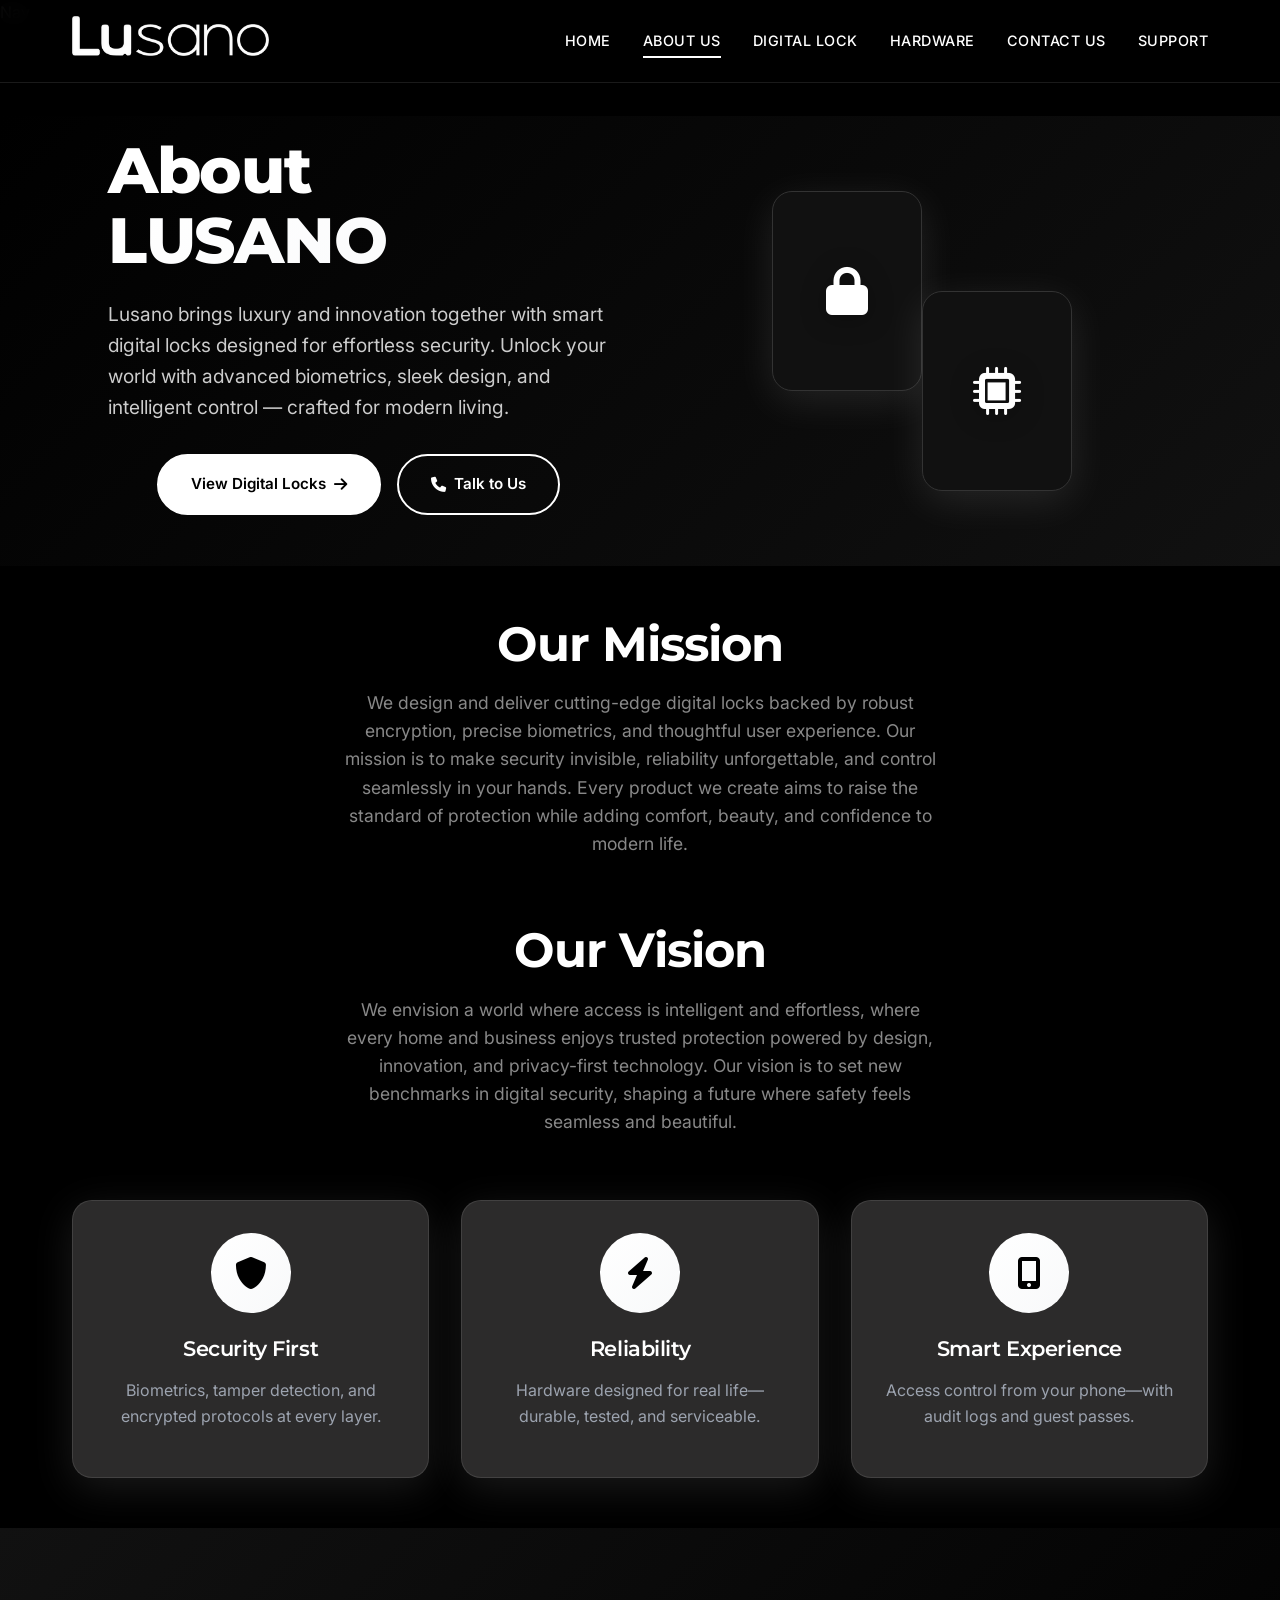
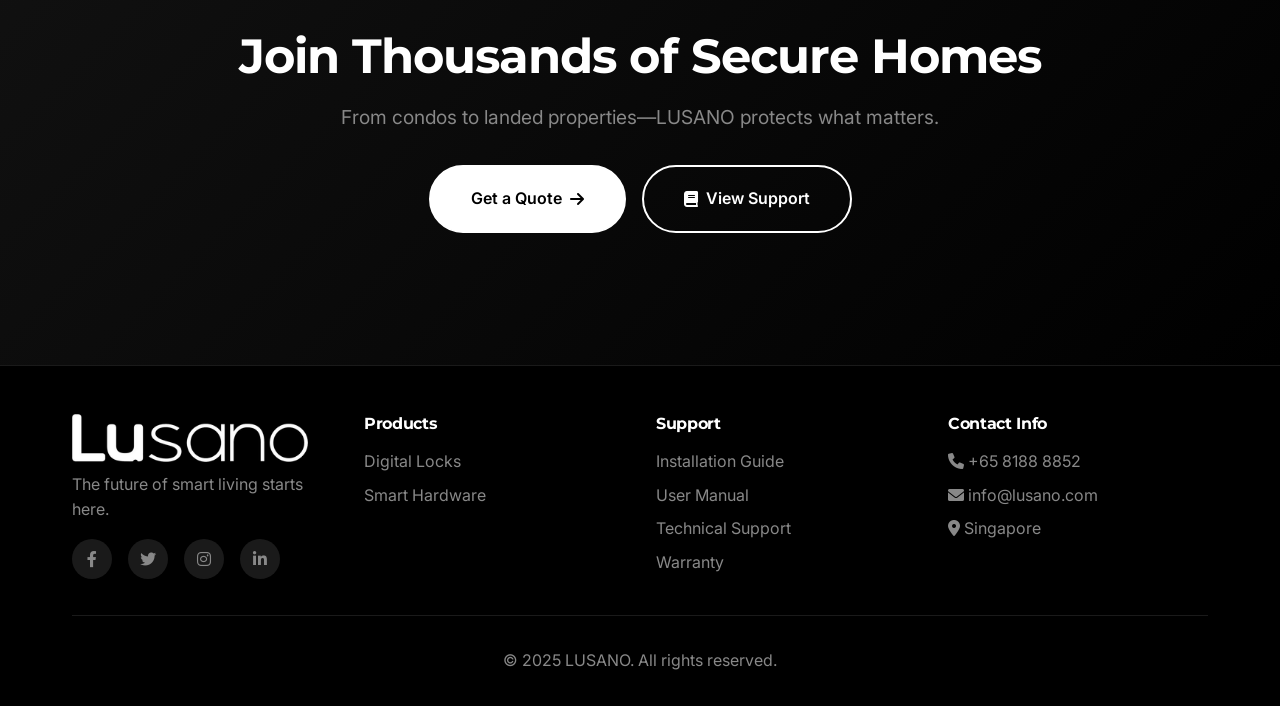
==== about.html @ 4cad7b6a "update with admin panel" ====
<!DOCTYPE html>
<html lang="en">
<head>
  <meta charset="UTF-8">
  <meta name="viewport" content="width=device-width, initial-scale=1">
  <title>About Us - LUSANO</title>
  <link rel="stylesheet" href="assets/css/styles.css">
   <!-- Matching fonts for all pages  -->
  <link href="https://fonts.googleapis.com/css2?family=Montserrat:wght@600;700;800&family=Inter:wght@300;400;500;600;700;800&display=swap" rel="stylesheet">
  <link href="https://cdnjs.cloudflare.com/ajax/libs/font-awesome/6.0.0/css/all.min.css" rel="stylesheet">
</head>
<body>
   Nav 
  <nav class="navbar" id="navbar">
    <div class="nav-container">
      <div class="nav-logo">
          <img src="assets/image/lusano_logo_white.avif" alt="LUSANO Logo">
      </div>

      <div class="nav-menu" id="nav-menu">
        <a href="index.html" class="nav-link">HOME</a>
        <a href="about.html" class="nav-link active">ABOUT US</a>
        <a href="digital-lock.html" class="nav-link">DIGITAL LOCK</a>
        <a href="hardware.html" class="nav-link">HARDWARE</a>
        <a href="contact.html" class="nav-link">CONTACT US</a>
        <a href="support.html" class="nav-link">SUPPORT</a>
      </div>
      <div class="nav-toggle" id="nav-toggle"><span class="bar"></span><span class="bar"></span><span class="bar"></span></div>
    </div>
  </nav>

  <main style="padding-top:90px">
    <section class="hero" style="min-height:50vh">
      <div class="hero-container">
        <div class="hero-content">
          <h1 class="hero-title"><span class="title-line">About</span><span class="title-line highlight">LUSANO</span></h1>
          <p class="hero-description">Lusano brings luxury and innovation together with smart digital locks designed for effortless security. 
            Unlock your world with advanced biometrics, sleek design, and intelligent control — crafted for modern living.</p>
          <div class="hero-buttons">
            <a href="digital-lock.html" class="btn btn-primary"><span>View Digital Locks</span><i class="fas fa-arrow-right"></i></a>
            <a href="contact.html" class="btn btn-secondary"><i class="fas fa-phone"></i><span>Talk to Us</span></a>
          </div>
        </div>
        <div class="hero-visual">
          <div class="product-showcase">
            <div class="product-card floating"><div class="product-image"><div class="digital-lock-icon"><i class="fas fa-lock"></i></div></div></div>
            <div class="product-card floating-delayed"><div class="product-image"><div class="hardware-icon"><i class="fas fa-microchip"></i></div></div></div>
          </div>
        </div>
      </div>
    </section>

    <section class="features">
      <div class="container">
        <div class="section-header">
          <h2 class="section-title">Our Mission</h2>
          <p class="section-subtitle">We design and deliver cutting-edge digital locks backed by robust encryption,
             precise biometrics, and thoughtful user experience. Our mission is to make security invisible, reliability 
             unforgettable, and control seamlessly in your hands. Every product we create aims to raise the standard of 
             protection while adding comfort, beauty, and confidence to modern life.</p>
        </div>
        <div class="section-header">
          <h2 class="section-title">Our Vision</h2>
          <p class="section-subtitle">We envision a world where access is intelligent and effortless, where every home and 
            business enjoys trusted protection powered by design, innovation, and privacy-first technology. Our vision is to 
            set new benchmarks in digital security, shaping a future where safety feels seamless and beautiful.</p>
        </div>
        <div class="features-grid">
          <div class="feature-card" data-aos="fade-up">
            <div class="feature-icon"><i class="fas fa-shield-alt"></i></div>
            <h3>Security First</h3>
            <p>Biometrics, tamper detection, and encrypted protocols at every layer.</p>
          </div>
          <div class="feature-card" data-aos="fade-up" data-aos-delay="100">
            <div class="feature-icon"><i class="fas fa-bolt"></i></div>
            <h3>Reliability</h3>
            <p>Hardware designed for real life—durable, tested, and serviceable.</p>
          </div>
          <div class="feature-card" data-aos="fade-up" data-aos-delay="200">
            <div class="feature-icon"><i class="fas fa-mobile-alt"></i></div>
            <h3>Smart Experience</h3>
            <p>Access control from your phone—with audit logs and guest passes.</p>
          </div>
        </div>
      </div>
    </section>

    <section class="cta">
      <div class="container">
        <div class="cta-content">
          <h2>Join Thousands of Secure Homes</h2>
          <p>From condos to landed properties—LUSANO protects what matters.</p>
          <div class="cta-buttons">
            <a class="btn btn-primary large" href="contact.html"><span>Get a Quote</span><i class="fas fa-arrow-right"></i></a>
            <a class="btn btn-outline large" href="support.html"><i class="fas fa-book"></i><span>View Support</span></a>
          </div>
        </div>
      </div>
    </section>
  </main>

   <!-- Footer  -->
  <footer class="footer">
    <div class="container">
      <div class="footer-content">
        <div class="footer-section">
          <div class="footer-logo">
                        <img src="assets/image/lusano_logo_white.avif" alt="LUSANO Logo" style="height:48px; width:auto; display:block; margin-bottom:10px;" />
                        <p>The future of smart living starts here.</p>
                    </div>
          <div class="social-links">
            <a href="#"><i class="fab fa-facebook-f"></i></a>
            <a href="#"><i class="fab fa-twitter"></i></a>
            <a href="#"><i class="fab fa-instagram"></i></a>
            <a href="#"><i class="fab fa-linkedin-in"></i></a>
          </div>
        </div>
        <div class="footer-section">
          <h4>Products</h4>
          <ul>
            <li><a href="digital-lock.html">Digital Locks</a></li>
            <li><a href="hardware.html">Smart Hardware</a></li>
          </ul>
        </div>
        <div class="footer-section">
          <h4>Support</h4>
          <ul>
            <li><a href="support.html">Installation Guide</a></li>
            <li><a href="support.html">User Manual</a></li>
            <li><a href="support.html">Technical Support</a></li>
            <li><a href="support.html">Warranty</a></li>
          </ul>
        </div>
        <div class="footer-section">
          <h4>Contact Info</h4>
          <div class="contact-info">
            <p><i class="fas fa-phone"></i> +65 8188 8852</p>
            <p><i class="fas fa-envelope"></i> info@lusano.com</p>
            <p><i class="fas fa-map-marker-alt"></i> Singapore</p>
          </div>
        </div>
      </div>
      <div class="footer-bottom"><p>&copy; 2025 LUSANO. All rights reserved.</p></div>
    </div>
  </footer>

  <script src="assets/js/script.js"></script>
</body>
</html>
---- assets/css/styles.css ----
/* Reset and Base Styles */
* {
  margin: 0;
  padding: 0;
  box-sizing: border-box;
}

/* add tech-forward heading font while keeping Inter as body */
h1,
h2,
h3,
h4,
h5,
h6 {
  font-family: "Montserrat", "Inter", sans-serif;
  letter-spacing: -0.02em;
}

:root {
  --primary-color: #ffffff;
  --secondary-color: #000000;
  --accent-color: #3b82f6;
  --gray-light: #374151;
  --gray-medium: #9ca3af;
  --gray-dark: #1f2937;
  --transition: all 0.3s cubic-bezier(0.4, 0, 0.2, 1);
  --shadow: 0 10px 40px rgba(255, 255, 255, 0.1);
  --shadow-hover: 0 20px 60px rgba(255, 255, 255, 0.15);
  --card-bg: #111111;
  --card-border: #333333;
  --button-primary: #3b82f6;
  --button-primary-hover: #2563eb;
  --button-secondary: transparent;
  --button-secondary-hover: #1f2937;
  --dark-bg: #000000;
  --text-light: #ffffff;
}

html {
  scroll-behavior: smooth;
}

body {
  font-family: "Inter", sans-serif;
  line-height: 1.6;
  color: var(--primary-color);
  background-color: var(--secondary-color);
  overflow-x: hidden;
}

.container {
  max-width: 1200px;
  margin: 0 auto;
  padding: 0 20px;
}

/* Navigation */
.navbar {
  position: fixed;
  top: 0;
  width: 100%;
  background: rgba(0, 0, 0, 0.95);
  backdrop-filter: blur(20px);
  z-index: 1000;
  transition: var(--transition);
  border-bottom: 1px solid rgba(255, 255, 255, 0.1);
}

.navbar.scrolled {
  background: rgba(0, 0, 0, 0.98);
  box-shadow: 0 2px 20px rgba(255, 255, 255, 0.1);
}

.nav-container {
  display: flex;
  justify-content: space-between;
  align-items: center;
  padding: 1rem 2rem;
  max-width: 1200px;
  margin: 0 auto;
}

.nav-logo h2 {
  font-size: 1.8rem;
  font-weight: 800;
  color: var(--primary-color);
  letter-spacing: -0.5px;
}

.nav-menu {
  display: flex;
  gap: 2rem;
}

.nav-logo img {
  height: 40px;
  /* adjust size */
  width: auto;
  display: block;
  margin-bottom: 10px;
}

.nav-link {
  text-decoration: none;
  color: var(--primary-color);
  font-weight: 500;
  font-size: 0.9rem;
  position: relative;
  transition: var(--transition);
  letter-spacing: 0.5px;
}

.nav-link::after {
  content: "";
  position: absolute;
  bottom: -5px;
  left: 0;
  width: 0;
  height: 2px;
  background: var(--primary-color);
  transition: width 0.3s ease;
}

.nav-link:hover::after,
.nav-link.active::after {
  width: 100%;
}

.nav-toggle {
  display: none;
  flex-direction: column;
  cursor: pointer;
}

.bar {
  width: 25px;
  height: 3px;
  background: var(--primary-color);
  margin: 3px 0;
  transition: var(--transition);
}

.carousel-slide video.carousel-video {
  width: 100%;
  height: 100%;
  object-fit: cover;
  display: block;
}

/* Hero Section */
.hero {
  min-height: 100vh;
  position: relative;
  display: flex;
  align-items: center;
  overflow: hidden;
  background: linear-gradient(135deg, #000000 0%, #1a1a1a 100%);
}

.hero-background {
  position: absolute;
  top: 0;
  left: 0;
  width: 100%;
  height: 100%;
  z-index: -1;
}

.animated-bg {
  position: absolute;
  top: 0;
  left: 0;
  width: 100%;
  height: 100%;
  background: url('data:image/svg+xml,<svg xmlns="http://www.w3.org/2000/svg" viewBox="0 0 1000 1000"><defs><pattern id="grid" width="40" height="40" patternUnits="userSpaceOnUse"><path d="M 40 0 L 0 0 0 40" fill="none" stroke="%23ffffff" stroke-width="0.5" opacity="0.05"/></pattern></defs><rect fill="url(%23grid)" width="100%" height="100%"/></svg>');
  animation: backgroundMove 20s linear infinite;
}

@keyframes backgroundMove {
  0% {
    transform: translate(0, 0);
  }

  100% {
    transform: translate(-40px, -40px);
  }
}

.particles {
  position: absolute;
  width: 100%;
  height: 100%;
}

.particles::before,
.particles::after {
  content: "";
  position: absolute;
  width: 300px;
  height: 300px;
  background: radial-gradient(circle, rgba(255, 255, 255, 0.02) 0%, transparent 70%);
  border-radius: 50%;
}

.particles::before {
  top: 20%;
  left: 10%;
  animation-delay: 0s;
}

.particles::after {
  bottom: 20%;
  right: 10%;
  animation-delay: -7s;
}

@keyframes float {

  0%,
  100% {
    transform: translateY(0px);
  }

  50% {
    transform: translateY(-20px);
  }
}

.hero-container {
  display: grid;
  grid-template-columns: 1fr 1fr;
  gap: 4rem;
  align-items: center;
  max-width: 1200px;
  margin: 0 auto;
  padding: 0 2rem;
  position: relative;
  z-index: 2;
}

.hero-content {
  opacity: 0;
  transform: translateY(50px);
  animation: heroFadeIn 1s ease-out 0.5s forwards;
}

@keyframes heroFadeIn {
  to {
    opacity: 1;
    transform: translateY(0);
  }
}

.hero-title {
  font-size: 3.5rem;
  font-weight: 800;
  line-height: 1.1;
  margin-bottom: 1.5rem;
  color: var(--primary-color);
}

.title-line {
  display: block;
  opacity: 0;
  transform: translateX(-50px);
  animation: titleSlide 0.8s ease-out forwards;
}

.title-line:nth-child(1) {
  animation-delay: 0.7s;
}

.title-line:nth-child(2) {
  animation-delay: 0.9s;
}

.title-line:nth-child(3) {
  animation-delay: 1.1s;
}

@keyframes titleSlide {
  to {
    opacity: 1;
    transform: translateX(0);
  }
}

.highlight {
  background: linear-gradient(135deg, #ffffff 0%, #cccccc 100%);
  -webkit-background-clip: text;
  -webkit-text-fill-color: transparent;
  background-clip: text;
}

.hero-description {
  font-size: 1.1rem;
  color: var(--gray-medium);
  margin-bottom: 2.5rem;
  max-width: 500px;
  line-height: 1.7;
  opacity: 0;
  animation: fadeInUp 0.8s ease-out 1.3s forwards;
}

@keyframes fadeInUp {
  from {
    opacity: 0;
    transform: translateY(30px);
  }

  to {
    opacity: 1;
    transform: translateY(0);
  }
}

.hero-buttons,
.cta-buttons {
  display: flex;
  gap: 1rem;
  margin: 2rem 0;
  flex-wrap: wrap;
  justify-content: center;
  opacity: 0;
  animation: fadeInUp 0.8s ease-out 1.5s forwards;
}

.btn {
  display: inline-flex;
  align-items: center;
  justify-content: center;
  gap: 0.5rem;
  padding: 1rem 2rem;
  border: none;
  border-radius: 50px;
  font-weight: 600;
  font-size: 0.95rem;
  cursor: pointer;
  text-decoration: none;
  transition: all 0.3s cubic-bezier(0.4, 0, 0.2, 1);
  position: relative;
  overflow: hidden;
  z-index: 2;
  white-space: nowrap;
  min-width: 160px;
}

.btn:focus-visible {
  outline: 2px solid var(--accent-color);
  outline-offset: 2px;
}

.btn-primary {
  background: var(--accent-color);
  color: #ffffff;
  border: 2px solid var(--accent-color);
}

.btn-primary::before {
  content: "";
  position: absolute;
  top: 0;
  left: -100%;
  width: 100%;
  height: 100%;
  background: linear-gradient(90deg, transparent, rgba(255, 255, 255, 0.2), transparent);
  transition: left 0.5s;
}

.btn-primary:hover::before {
  left: 100%;
}

.btn-primary:hover {
  background: var(--button-primary-hover);
  border-color: var(--button-primary-hover);
  transform: translateY(-2px);
  box-shadow: 0 8px 25px rgba(59, 130, 246, 0.3);
}

.btn-secondary {
  background: transparent;
  color: var(--primary-color);
  border: 2px solid var(--primary-color);
}

.btn-secondary:hover {
  background: var(--primary-color);
  color: var(--secondary-color);
  transform: translateY(-2px);
  box-shadow: 0 8px 20px rgba(255, 255, 255, 0.2);
}

.btn-outline {
  background: transparent;
  color: var(--primary-color);
  border: 2px solid var(--primary-color);
}

.btn-outline:hover {
  background: var(--primary-color);
  color: var(--secondary-color);
  transform: translateY(-2px);
  box-shadow: 0 8px 20px rgba(255, 255, 255, 0.2);
}

.btn.large {
  padding: 1.2rem 2.5rem;
  font-size: 1rem;
  min-width: 180px;
}

.products-preview .product-item .hero-buttons .btn,
.models-grid .product-card .btn,
.new-models .product-card .hero-buttons .btn {
  padding: 0.75rem 1.25rem;
  border-radius: 8px;
  font-size: 0.9rem;
  min-width: 140px;
}

.hero-visual {
  display: flex;
  justify-content: center;
  align-items: center;
  position: relative;
  opacity: 0;
  animation: fadeInRight 1s ease-out 1.7s forwards;
}

@keyframes fadeInRight {
  from {
    opacity: 0;
    transform: translateX(50px);
  }

  to {
    opacity: 1;
    transform: translateX(0);
  }
}

/* Enhanced carousel styling with proper responsive design */
.hero-carousel {
  position: absolute;
  top: 0;
  left: 0;
  width: 100%;
  height: 100%;
  z-index: 1;
  overflow: hidden;
}

.carousel-slide {
  position: absolute;
  top: 0;
  left: 0;
  width: 100%;
  height: 100%;
  background-size: cover;
  background-position: center;
  background-repeat: no-repeat;
  opacity: 0;
  visibility: hidden;
  transition: all 1s ease-in-out;
  z-index: 1;
  /* Added min-height to ensure slides are visible */
  min-height: 100vh;
}

.carousel-slide.active {
  opacity: 1;
  visibility: visible;
  z-index: 2;
}

/* Video carousel slide styling */
.carousel-video {
  width: 100%;
  height: 100%;
  object-fit: cover;
  position: absolute;
  top: 0;
  left: 0;
  z-index: 1;
  /* Added display block to ensure video is visible */
  display: block;
}

.carousel-slide[data-type="video"] {
  background: #000;
  /* Ensure video slides have proper display */
  display: block;
}

.carousel-slide[data-type="video"].active {
  opacity: 1;
  visibility: visible;
}

/* Removed dark overlay completely to improve visibility */
.carousel-slide::before {
  display: none;
}

/* Added carousel navigation styling */
.carousel-navigation {
  position: absolute;
  top: 50%;
  left: 0;
  right: 0;
  transform: translateY(-50%);
  display: flex;
  justify-content: space-between;
  padding: 0 2rem;
  z-index: 10;
  pointer-events: none;
}

.carousel-nav {
  width: 50px;
  height: 50px;
  background: rgba(0, 0, 0, 0.5);
  border: 2px solid rgba(255, 255, 255, 0.3);
  border-radius: 50%;
  color: white;
  cursor: pointer;
  display: flex;
  align-items: center;
  justify-content: center;
  font-size: 1.2rem;
  transition: all 0.3s ease;
  backdrop-filter: blur(10px);
  pointer-events: all;
  outline: none;
}

.carousel-nav:hover {
  background: rgba(0, 0, 0, 0.7);
  border-color: var(--accent-color);
  color: var(--accent-color);
  transform: scale(1.1);
}

.carousel-nav:focus {
  outline: 2px solid var(--accent-color);
  outline-offset: 2px;
}

/* Added carousel indicators styling */
.carousel-indicators {
  position: absolute;
  bottom: 2rem;
  left: 50%;
  transform: translateX(-50%);
  display: flex;
  gap: 1rem;
  z-index: 10;
}

.carousel-indicator {
  width: 12px;
  height: 12px;
  border-radius: 50%;
  background: rgba(255, 255, 255, 0.5);
  cursor: pointer;
  transition: all 0.3s ease;
  position: relative;
  border: 2px solid transparent;
}

.carousel-indicator:hover {
  background: rgba(255, 255, 255, 0.8);
  transform: scale(1.1);
}

.carousel-indicator.active {
  background: var(--accent-color);
  transform: scale(1.2);
  border-color: rgba(255, 255, 255, 0.5);
}

/* Responsive carousel adjustments */
@media (max-width: 1024px) {

  /* Tablet: make hero and slides shorter so banners/videos fit */
  #home.hero {
    min-height: 60vh;
    /* previously 100vh */
  }

  #home.hero .hero-carousel {
    height: 60vh;
    /* keep carousel constrained to hero */
  }

  #home.hero .carousel-slide {
    min-height: 60vh;
    /* override earlier 100vh */
    height: 100%;
  }

  #home.hero .carousel-video {
    height: 100%;
    object-fit: cover;
    /* ensure video fits within reduced height */
  }
}

@media (max-width: 768px) {

  /* Mobile: slightly smaller than tablet for better fit */
  #home.hero {
    min-height: 48vh;
  }

  #home.hero .hero-carousel {
    height: 48vh;
  }

  #home.hero .carousel-slide {
    min-height: 48vh;
    height: 100%;
  }

  #home.hero .carousel-video {
    height: 100%;
    object-fit: contain;
  }
}

@media (max-width: 768px) {
  .carousel-navigation {
    padding: 0 1rem;
  }

  .carousel-nav {
    width: 40px;
    height: 40px;
    font-size: 1rem;
  }

  .carousel-indicators {
    bottom: 1rem;
    gap: 0.5rem;
  }

  .carousel-indicator {
    width: 10px;
    height: 10px;
  }
}

/* Added product showcase styling */
.product-showcase {
  position: relative;
  width: 100%;
  height: 400px;
  display: flex;
  align-items: center;
  justify-content: center;
}

.showcase-item {
  position: absolute;
  text-align: center;
  opacity: 0;
  transform: translateY(30px) scale(0.8);
  transition: all 0.8s ease;
  background: rgba(255, 255, 255, 0.05);
  padding: 2rem;
  border-radius: 20px;
  backdrop-filter: blur(10px);
  border: 1px solid rgba(255, 255, 255, 0.1);
  max-width: 300px;
}

.showcase-item.active {
  opacity: 1;
  transform: translateY(0) scale(1);
}

.showcase-icon {
  font-size: 3rem;
  color: var(--accent-color);
  margin-bottom: 1rem;
  display: block;
}

.showcase-item h3 {
  font-size: 1.5rem;
  color: var(--primary-color);
  margin-bottom: 0.5rem;
  font-weight: 600;
}

.showcase-item p {
  color: var(--gray-medium);
  font-size: 1rem;
  line-height: 1.5;
}

.product-showcase {
  position: relative;
  width: 400px;
  height: 400px;
}

.product-showcase .product-card {
  position: absolute;
  width: 150px;
  height: 200px;
  background: var(--card-bg);
  border: 1px solid var(--card-border);
  border-radius: 20px;
  box-shadow: var(--shadow);
  display: flex;
  align-items: center;
  justify-content: center;
  transition: all 0.4s cubic-bezier(0.4, 0, 0.2, 1);
  cursor: pointer;
}

.product-showcase .product-card:hover {
  transform: translateY(-15px) scale(1.05);
  box-shadow: 0 25px 50px rgba(59, 130, 246, 0.2);
  border-color: var(--accent-color);
}

.product-showcase .floating {
  top: 50px;
  left: 50px;
  animation: floating 3s ease-in-out infinite;
}

.product-showcase .floating-delayed {
  bottom: 50px;
  right: 50px;
  animation: floating 3s ease-in-out infinite reverse;
  animation-delay: -1.5s;
}

@keyframes floating {

  0%,
  100% {
    transform: translateY(0px);
  }

  50% {
    transform: translateY(-20px);
  }
}

.digital-lock-icon,
.hardware-icon {
  font-size: 3rem;
  color: var(--primary-color);
  display: flex;
  align-items: center;
  justify-content: center;
  width: 100%;
  height: 100%;
}

/* Scroll Indicator */
.scroll-indicator {
  position: absolute;
  bottom: 2rem;
  left: 50%;
  transform: translateX(-50%);
  display: flex;
  flex-direction: column;
  align-items: center;
  color: var(--gray-medium);
  font-size: 0.8rem;
  font-weight: 500;
  letter-spacing: 1px;
  text-transform: uppercase;
}

.scroll-line {
  width: 1px;
  height: 30px;
  background: var(--gray-medium);
  margin-bottom: 0.5rem;
  animation: scrollPulse 2s ease-in-out infinite;
}

@keyframes scrollPulse {

  0%,
  100% {
    opacity: 0.3;
  }

  50% {
    opacity: 1;
  }
}

/* Sections */
.section-header {
  text-align: center;
  margin-bottom: 4rem;
}

.section-title {
  font-size: 2.5rem;
  font-weight: 700;
  margin-bottom: 1rem;
  color: var(--primary-color);
}

.section-subtitle {
  font-size: 1.1rem;
  color: var(--gray-medium);
  max-width: 600px;
  margin: 0 auto;
}

/* Features Section */
.features {
  padding: 6rem 0;
  background: var(--gray-light);
}

.features-grid {
  display: grid;
  grid-template-columns: repeat(auto-fit, minmax(300px, 1fr));
  gap: 2rem;
}

.feature-card {
  background: var(--card-bg);
  border: 1px solid var(--card-border);
  padding: 2.5rem;
  border-radius: 20px;
  text-align: center;
  box-shadow: var(--shadow);
  transition: var(--transition);
  opacity: 0;
  transform: translateY(50px);
  position: relative;
  overflow: hidden;
}

.feature-card::before {
  content: "";
  position: absolute;
  top: 0;
  left: -100%;
  width: 100%;
  height: 100%;
  background: linear-gradient(90deg, transparent, rgba(255, 255, 255, 0.05), transparent);
  transition: left 0.5s;
}

.feature-card:hover::before {
  left: 100%;
}

.feature-card:hover {
  transform: translateY(-15px) scale(1.02);
  box-shadow: 0 25px 50px rgba(59, 130, 246, 0.15);
  border-color: var(--accent-color);
}

.feature-icon {
  width: 80px;
  height: 80px;
  background: var(--primary-color);
  border-radius: 20px;
  display: flex;
  align-items: center;
  justify-content: center;
  margin: 0 auto 1.5rem;
  color: var(--secondary-color);
  font-size: 2rem;
}

.feature-card h3 {
  font-size: 1.3rem;
  font-weight: 600;
  margin-bottom: 1rem;
  color: var(--primary-color);
}

.feature-card p {
  color: var(--gray-medium);
  line-height: 1.6;
}

/* Products Preview */
.products-preview {
  padding: 6rem 0;
}

.products-grid {
  display: grid;
  /* Improved responsive grid with better card sizing */
  grid-template-columns: repeat(auto-fit, minmax(280px, 1fr));
  gap: 2rem;
  margin-top: 3rem;
}

.product-item {
  /* Enhanced card styling with better visual hierarchy */
  background: linear-gradient(145deg, #1a1a1a 0%, #2d2d2d 100%);
  border-radius: 20px;
  padding: 0;
  text-align: center;
  border: 1px solid rgba(207, 200, 200, 0.619);
  transition: all 0.4s cubic-bezier(0.4, 0, 0.2, 1);
  opacity: 1;
  transform: translateY(0);
  max-width: none;
  margin: 0;
  overflow: hidden;
  box-shadow: 0 8px 32px rgba(0, 0, 0, 0.3);
  cursor: pointer;
  position: relative;
}

/* Added subtle gradient overlay on hover */
.product-item::before {
  content: "";
  position: absolute;
  top: 0;
  left: 0;
  right: 0;
  bottom: 0;
  background: linear-gradient(135deg, rgba(1, 99, 255, 0.1) 0%, transparent 50%);
  opacity: 0;
  transition: opacity 0.3s ease;
  z-index: 1;
}

.product-item:hover::before {
  opacity: 1;
}

.product-item:hover {
  /* Improved hover effects with better scaling and shadow */
  transform: translateY(-12px) scale(1.02);
  background: linear-gradient(145deg, #2a2a2a 0%, #3d3d3d 100%);
  box-shadow: 0 20px 60px rgba(59, 130, 246, 0.2);
  border-color: var(--accent-color);
}

.product-image-container {
  /* Enhanced image container for better product display */
  position: relative;
  margin-bottom: 1.5rem;
  height: 280px;
  background: linear-gradient(135deg, #0f0f0f 0%, #1f1f1f 100%);
  display: flex;
  align-items: center;
  justify-content: center;
  border-radius: 12px;
  overflow: hidden;
}

.product-bg {
  /* Completely hide the white circle background */
  display: none;
}

/* Updated product icon styling for larger, better fitted images */
.product-icon {
  width: 200px;
  height: 200px;
  object-fit: contain;
  filter: drop-shadow(0 4px 12px rgba(0, 0, 0, 0.3));
  transition: transform 0.3s ease;
}

/* Added responsive styling for actual product images */
.product-image {
  width: 200px;
  height: 200px;
  object-fit: contain;
  filter: drop-shadow(0 4px 12px rgba(0, 0, 0, 0.3));
  transition: transform 0.3s ease;
}

.product-item:hover .product-icon,
.product-item:hover .product-image {
  transform: scale(1.05);
}

.product-info {
  /* Better content spacing and typography */
  padding: 1.5rem;
  position: relative;
  z-index: 2;
}

.product-info h3 {
  /* Enhanced title styling */
  font-family: "Montserrat", sans-serif;
  font-weight: 700;
  font-size: 1.25rem;
  color: var(--primary-color);
  margin-bottom: 0.75rem;
  letter-spacing: -0.02em;
}

.product-info p {
  /* Better description styling */
  color: var(--gray-medium);
  font-size: 0.95rem;
  line-height: 1.6;
  margin-bottom: 1.25rem;
  min-height: 3rem;
  /* Ensure consistent height */
}

.product-price {
  /* Enhanced price styling */
  font-size: 1.1rem;
  font-weight: 600;
  color: var(--accent-color);
  margin-bottom: 1.5rem;
}

.product-price span {
  font-size: 1.3rem;
  font-weight: 700;
}

/* Better button styling for product cards */
.product-info .hero-buttons {
  display: flex;
  gap: 0.75rem;
  flex-wrap: wrap;
  justify-content: center;
}

.product-info .btn {
  padding: 0.75rem 1.5rem;
  border-radius: 12px;
  font-weight: 600;
  font-size: 0.9rem;
  transition: all 0.3s cubic-bezier(0.4, 0, 0.2, 1);
  position: relative;
  overflow: hidden;
  z-index: 2;
  flex: 1;
  min-width: 120px;
}

.product-info .btn-primary {
  background: var(--accent-color);
  color: rgb(0, 0, 0);
  border: 2px solid var(--accent-color);
}

.product-info .btn-primary:hover {
  background: var(--button-primary-hover);
  border-color: var(--button-primary-hover);
  transform: translateY(-2px);
}

.product-info .btn-secondary {
  background: transparent;
  color: var(--primary-color);
  border: 2px solid rgba(255, 255, 255, 0.3);
}

.product-info .btn-secondary:hover {
  background: rgba(255, 255, 255, 0.1);
  border-color: rgba(255, 255, 255, 0.5);
  transform: translateY(-2px);
}

/* Video Section */
.video-section {
  padding: 2rem 0;
  background: var(--gray-light);
}

.video-wrapper {
  position: relative;
  width: 100%;
  max-width: 960px;
  margin: 0 auto;
  border-radius: 16px;
  overflow: hidden;
  box-shadow: var(--shadow);
  aspect-ratio: 16 / 9;
}

.video-wrapper iframe {
  position: absolute;
  inset: 0;
  width: 100%;
  height: 100%;
  border: 0;
}

/* New Schemes section */
.schemes {
  padding: 6rem 0;
}

.schemes-grid {
  display: grid;
  grid-template-columns: repeat(auto-fit, minmax(260px, 1fr));
  gap: 1.5rem;
}

.scheme-card {
  background: var(--card-bg);
  border: 1px solid var(--card-border);
  border-radius: 16px;
  padding: 2rem;
  box-shadow: var(--shadow);
  transition: all 0.4s cubic-bezier(0.4, 0, 0.2, 1);
  position: relative;
  overflow: hidden;
}

.scheme-card::after {
  content: "";
  position: absolute;
  top: 0;
  left: 0;
  right: 0;
  height: 3px;
  background: linear-gradient(90deg, var(--accent-color), #8b5cf6);
  transform: scaleX(0);
  transition: transform 0.3s ease;
}

.scheme-card:hover::after {
  transform: scaleX(1);
}

.scheme-card:hover {
  transform: translateY(-8px);
  box-shadow: 0 20px 40px rgba(59, 130, 246, 0.15);
  border-color: var(--accent-color);
}

.scheme-card .icon {
  width: 60px;
  height: 60px;
  border-radius: 14px;
  background: linear-gradient(135deg, var(--accent-color), #8b5cf6);
  color: white;
  display: inline-flex;
  align-items: center;
  justify-content: center;
  font-size: 1.5rem;
  margin-bottom: 1.5rem;
  transition: transform 0.3s ease;
}

.scheme-card:hover .icon {
  transform: scale(1.1) rotate(5deg);
}

/* New Models section */
.new-models {
  position: relative;
  z-index: 1;
  padding-top: 4rem;
  padding-bottom: 2rem;
}

.new-models .models-grid {
  display: grid;
  grid-template-columns: repeat(auto-fill, minmax(260px, 400px));
  gap: 1.5rem;
  margin-top: 2rem;
  margin-bottom: 2rem;
  align-items: stretch;
  justify-content: center;
  justify-items: center;
}

.new-models .product-card {
  position: relative;
  width: 100%;
  max-width: 400px;
  height: auto;
  display: block;
  overflow: hidden;
  background: var(--card-bg);
  border: 1px solid var(--card-border);
  border-radius: 18px;
  box-shadow: 0 8px 24px rgba(0, 0, 0, 0.3);
  transition: all 0.4s cubic-bezier(0.4, 0, 0.2, 1);
  cursor: pointer;
  margin: 0 auto;
}

.new-models .product-card::before {
  content: "";
  position: absolute;
  top: 0;
  left: 0;
  right: 0;
  bottom: 0;
  background: linear-gradient(135deg, rgba(59, 130, 246, 0.1) 0%, transparent 50%);
  opacity: 0;
  transition: opacity 0.3s ease;
  z-index: 1;
}

.new-models .product-card:hover::before {
  opacity: 1;
}

.new-models .product-card:hover {
  transform: translateY(-12px) scale(1.03);
  box-shadow: 0 20px 40px rgba(59, 130, 246, 0.2);
  border-color: var(--accent-color);
}

.new-models .product-card .head {
  background: linear-gradient(135deg, #000 0%, #111 100%);
  color: #fff;
  height: 220px;
  display: flex;
  align-items: center;
  justify-content: center;
  overflow: hidden;
}

.new-models .product-card .head .product-image {
  width: 100%;
  height: 100%;
  object-fit: cover;
  object-position: center;
  border-radius: 0;
}

.new-models .product-card .body {
  padding: 1.5rem;
  background: #474545;
  position: relative;
  z-index: 2;
}

.new-models .product-card .title {
  font-family: "Montserrat", sans-serif;
  font-weight: 700;
  margin-bottom: 0.5rem;
  color: var(--primary-color);
  font-size: 1.1rem;
}

.new-models .product-card .desc {
  color: var(--gray-medium);
  margin-bottom: 1rem;
  line-height: 1.6;
  font-size: 0.95rem;
}

.new-models .product-card .price {
  margin-bottom: 1.5rem;
  color: var(--accent-color);
  font-weight: 600;
  font-size: 1.1rem;
}

.new-models .product-card .hero-buttons {
  display: flex;
  gap: 0.75rem;
  flex-wrap: wrap;
}

.new-models .product-card .hero-buttons .btn {
  padding: 0.75rem 1.25rem;
  border-radius: 8px;
  font-weight: 600;
  font-size: 0.9rem;
  transition: all 0.3s cubic-bezier(0.4, 0, 0.2, 1);
  position: relative;
  overflow: hidden;
  z-index: 2;
}

@media (max-width: 640px) {
  .new-models .product-card .head {
    height: 180px;
  }
}

/* Enhanced product details page with professional styling and dark theme */
.product-details .product-hero {
  padding-top: 6rem;
  padding-bottom: 2rem;
  background: #000;
  color: #fff;
}

.product-details .details-grid {
  display: grid;
  grid-template-columns: 1fr 1fr;
  gap: 3rem;
  align-items: start;
}

@media (max-width: 900px) {
  .product-details .details-grid {
    grid-template-columns: 1fr;
    gap: 2rem;
  }
}

/* Professional image gallery with thumbnails and zoom */
.image-gallery {
  position: relative;
}

.main-image-container {
  position: relative;
  background: #1a1a1a;
  border-radius: 20px;
  overflow: hidden;
  margin-bottom: 1rem;
  border: 1px solid #333;
}

.main-image {
  width: 100%;
  height: 500px;
  object-fit: cover;
  transition: transform 0.3s ease;
  cursor: zoom-in;
}

.main-image:hover {
  transform: scale(1.05);
}

.image-zoom-overlay {
  position: absolute;
  top: 15px;
  right: 15px;
  background: rgba(0, 0, 0, 0.7);
  color: #fff;
  width: 40px;
  height: 40px;
  border-radius: 50%;
  display: flex;
  align-items: center;
  justify-content: center;
  opacity: 0;
  transition: opacity 0.3s ease;
  cursor: pointer;
}

.main-image-container:hover .image-zoom-overlay {
  opacity: 1;
}

.thumbnail-container {
  position: relative;
}

.thumbnail-scroll {
  overflow: hidden;
  border-radius: 12px;
}

.thumbnail-list {
  display: flex;
  gap: 10px;
  transition: transform 0.3s ease;
}

.thumbnail {
  width: 80px;
  height: 80px;
  border-radius: 8px;
  overflow: hidden;
  cursor: pointer;
  border: 2px solid transparent;
  transition: all 0.3s ease;
  flex-shrink: 0;
}

.thumbnail.active {
  border-color: #007bff;
  box-shadow: 0 0 0 2px rgba(0, 123, 255, 0.3);
}

.thumbnail img {
  width: 100%;
  height: 100%;
  object-fit: cover;
  transition: transform 0.3s ease;
}

.thumbnail:hover img {
  transform: scale(1.1);
}

.thumbnail-nav {
  display: flex;
  justify-content: space-between;
  margin-top: 10px;
}

.thumb-nav-btn {
  background: #333;
  border: none;
  color: #fff;
  width: 35px;
  height: 35px;
  border-radius: 50%;
  cursor: pointer;
  transition: all 0.3s ease;
  display: flex;
  align-items: center;
  justify-content: center;
}

.thumb-nav-btn:hover {
  background: #007bff;
  transform: scale(1.1);
}

/* Enhanced product info section with badges and ratings */
.product-badge {
  margin-bottom: 0.5rem;
}

.product-badge span {
  background: linear-gradient(135deg, #007bff, #0056b3);
  color: #fff;
  padding: 0.3rem 0.8rem;
  border-radius: 20px;
  font-size: 0.8rem;
  font-weight: 600;
  text-transform: uppercase;
  letter-spacing: 0.5px;
}

.product-rating {
  display: flex;
  align-items: center;
  gap: 0.5rem;
  margin: 1rem 0;
}

.stars {
  display: flex;
  gap: 2px;
}

.stars i {
  color: #ffd700;
  font-size: 1.1rem;
}

.rating-text {
  color: #888;
  font-size: 0.9rem;
}

.price-section {
  margin: 1.5rem 0;
}

.product-details .price-row {
  display: flex;
  align-items: baseline;
  gap: 0.5rem;
  margin-bottom: 0.5rem;
}

.product-details .price-row .label {
  color: #888;
  font-size: 0.9rem;
}

.product-details .price-row .price {
  font-weight: 800;
  font-size: 2.2rem;
  color: #007bff;
}

.price-details {
  display: flex;
  align-items: center;
  gap: 1rem;
}

.original-price {
  color: #888;
  text-decoration: line-through;
  font-size: 1.1rem;
}

.discount-badge {
  background: #28a745;
  color: #fff;
  padding: 0.2rem 0.6rem;
  border-radius: 12px;
  font-size: 0.8rem;
  font-weight: 600;
}

.features-section {
  margin: 2rem 0;
}

.features-section h3 {
  color: #fff;
  margin-bottom: 1rem;
  font-size: 1.2rem;
}

.product-details .feature-list {
  list-style: none;
  padding: 0;
  margin: 0;
}

.product-details .feature-list li {
  display: flex;
  align-items: flex-start;
  gap: 0.8rem;
  margin: 0.8rem 0;
  padding: 0.8rem;
  background: rgba(255, 255, 255, 0.05);
  border-radius: 8px;
  border-left: 3px solid #007bff;
  transition: all 0.3s ease;
}

.product-details .feature-list li:hover {
  background: rgba(255, 255, 255, 0.1);
  transform: translateX(5px);
}

.product-details .feature-list i {
  color: #007bff;
  margin-top: 2px;
  flex-shrink: 0;
}

/* Quick info cards with icons */
.quick-info {
  display: grid;
  grid-template-columns: 1fr;
  gap: 1rem;
  margin-top: 2rem;
}

.info-card {
  display: flex;
  align-items: center;
  gap: 1rem;
  padding: 1rem;
  background: rgba(255, 255, 255, 0.05);
  border-radius: 8px;
  border: 1px solid #333;
  transition: all 0.3s ease;
}

.info-card:hover {
  background: rgba(255, 255, 255, 0.1);
  border-color: #007bff;
}

.info-card i {
  color: #007bff;
  font-size: 1.5rem;
  flex-shrink: 0;
}

.info-title {
  display: block;
  font-weight: 600;
  color: #fff;
  font-size: 0.9rem;
}

.info-desc {
  display: block;
  color: #888;
  font-size: 0.8rem;
}

/* Professional tabbed sections with animations */
.product-details-tabs {
  background: #111;
  padding: 3rem 0;
}

.tabs-navigation {
  display: flex;
  gap: 0.5rem;
  margin-bottom: 2rem;
  overflow-x: auto;
  padding-bottom: 0.5rem;
}

.tab-btn {
  display: flex;
  align-items: center;
  gap: 0.5rem;
  padding: 1rem 1.5rem;
  background: transparent;
  border: 2px solid #333;
  color: #888;
  border-radius: 8px;
  cursor: pointer;
  transition: all 0.3s ease;
  white-space: nowrap;
  font-weight: 500;
}

.tab-btn:hover {
  border-color: #007bff;
  color: #007bff;
}

.tab-btn.active {
  background: #007bff;
  border-color: #007bff;
  color: #fff;
}

.tabs-content {
  min-height: 400px;
}

.tab-panel {
  display: none;
  animation: fadeIn 0.3s ease;
}

.tab-panel.active {
  display: block;
}

.tab-panel h3 {
  color: #fff;
  margin-bottom: 1.5rem;
  font-size: 1.5rem;
}

/* Enhanced specs grid layout */
.product-details .specs-grid {
  display: grid;
  grid-template-columns: repeat(auto-fit, minmax(300px, 1fr));
  gap: 1rem;
  margin-top: 1rem;
}

.product-details .spec-row {
  background: rgba(255, 255, 255, 0.05);
  border: 1px solid #333;
  border-radius: 8px;
  padding: 1.2rem;
  transition: all 0.3s ease;
}

.product-details .spec-row:hover {
  background: rgba(255, 255, 255, 0.1);
  border-color: #007bff;
  transform: translateY(-2px);
}

.product-details .spec-k {
  font-weight: 600;
  color: #007bff;
  font-size: 0.9rem;
  margin-bottom: 0.5rem;
  text-transform: uppercase;
  letter-spacing: 0.5px;
}

.product-details .spec-v {
  color: #fff;
  font-size: 1rem;
}

/* Detailed features section */
.features-detailed {
  display: grid;
  grid-template-columns: repeat(auto-fit, minmax(300px, 1fr));
  gap: 1.5rem;
}

.feature-detail {
  background: rgba(255, 255, 255, 0.05);
  border: 1px solid #333;
  border-radius: 12px;
  padding: 1.5rem;
  transition: all 0.3s ease;
}

.feature-detail:hover {
  background: rgba(255, 255, 255, 0.1);
  border-color: #007bff;
  transform: translateY(-5px);
}

.feature-detail h4 {
  color: #007bff;
  margin-bottom: 0.8rem;
  display: flex;
  align-items: center;
  gap: 0.5rem;
}

.feature-detail p {
  color: #ccc;
  line-height: 1.6;
}

/* Installation steps styling */
.installation-content {
  display: flex;
  flex-direction: column;
  gap: 1.5rem;
}

.install-step {
  display: flex;
  gap: 1.5rem;
  align-items: flex-start;
}

.step-number {
  background: #007bff;
  color: #fff;
  width: 40px;
  height: 40px;
  border-radius: 50%;
  display: flex;
  align-items: center;
  justify-content: center;
  font-weight: 700;
  flex-shrink: 0;
}

.step-content h4 {
  color: #fff;
  margin-bottom: 0.5rem;
}

.step-content p {
  color: #ccc;
  line-height: 1.6;
}

/* Compatibility grid */
.compatibility-grid {
  display: grid;
  grid-template-columns: repeat(auto-fit, minmax(250px, 1fr));
  gap: 1rem;
}

.compat-item {
  display: flex;
  align-items: center;
  gap: 0.8rem;
  padding: 1rem;
  background: rgba(255, 255, 255, 0.05);
  border-radius: 8px;
  border: 1px solid #333;
}

.compat-item i.fa-check-circle {
  color: #28a745;
}

.compat-item i.fa-times-circle {
  color: #dc3545;
}

.compat-item span {
  color: #fff;
}

/* Support and warranty styling */
.support-content {
  display: flex;
  flex-direction: column;
  gap: 2rem;
}

.warranty-card {
  background: rgba(0, 123, 255, 0.1);
  border: 1px solid #007bff;
  border-radius: 12px;
  padding: 1.5rem;
}

.warranty-card h4 {
  color: #007bff;
  margin-bottom: 0.8rem;
}

.warranty-card p {
  color: #ccc;
}

.support-options {
  display: grid;
  grid-template-columns: repeat(auto-fit, minmax(250px, 1fr));
  gap: 1.5rem;
}

.support-option {
  display: flex;
  gap: 1rem;
  align-items: flex-start;
  padding: 1.5rem;
  background: rgba(255, 255, 255, 0.05);
  border-radius: 8px;
  border: 1px solid #333;
}

.support-option i {
  color: #007bff;
  font-size: 1.5rem;
  flex-shrink: 0;
}

.support-option h5 {
  color: #fff;
  margin-bottom: 0.5rem;
}

.support-option p {
  color: #ccc;
  font-size: 0.9rem;
}

@keyframes fadeIn {
  from {
    opacity: 0;
    transform: translateY(10px);
  }

  to {
    opacity: 1;
    transform: translateY(0);
  }
}

/* Statistics Section */
.stats {
  padding: 80px 0;
  background: var(--dark-bg);
  position: relative;
  overflow: hidden;
}

.stats::before {
  content: "";
  position: absolute;
  top: 0;
  left: 0;
  right: 0;
  bottom: 0;
  background: linear-gradient(135deg, rgba(59, 130, 246, 0.05) 0%, rgba(16, 185, 129, 0.05) 100%);
  pointer-events: none;
}

.stats .container {
  position: relative;
  z-index: 2;
}

.stats-grid {
  display: grid;
  grid-template-columns: repeat(auto-fit, minmax(200px, 1fr));
  gap: 3rem;
  text-align: center;
}

.stat-item {
  background: rgba(255, 255, 255, 0.05);
  padding: 2rem 1.5rem;
  border-radius: 15px;
  border: 1px solid rgba(255, 255, 255, 0.1);
  transition: var(--transition);
}

.stat-item:hover {
  transform: translateY(-5px);
  background: rgba(255, 255, 255, 0.08);
  box-shadow: 0 10px 30px rgba(255, 255, 255, 0.1);
}

.stat-number {
  font-size: 3rem;
  font-weight: 800;
  color: var(--accent-color);
  margin-bottom: 0.5rem;
  font-family: "Montserrat", sans-serif;
}

.stat-label {
  color: #ccc;
  font-size: 1rem;
  font-weight: 500;
}

/* Responsive Design for Stats */
@media (max-width: 768px) {
  .stats {
    padding: 60px 0;
  }

  .stats-grid {
    grid-template-columns: repeat(2, 1fr);
    gap: 2rem;
  }

  .stat-item {
    padding: 1.5rem 1rem;
  }

  .stat-number {
    font-size: 2.5rem;
  }

  .stat-label {
    font-size: 0.9rem;
  }
}

@media (max-width: 480px) {
  .stats-grid {
    grid-template-columns: 1fr;
    gap: 1.5rem;
  }

  .stat-number {
    font-size: 2.2rem;
  }

  .stat-label {
    font-size: 0.9rem;
  }
}

/* Animation for counting effect */
.stat-item[data-aos="count-up"] {
  opacity: 0;
  transform: translateY(30px);
  transition: all 0.8s ease;
}

.stat-item[data-aos="count-up"].aos-animate {
  opacity: 1;
  transform: translateY(0);
}

/* Footer */

/* Updated color scheme from blue to white theme and added comprehensive responsive design */

/* Reset and Base Styles */
* {
  margin: 0;
  padding: 0;
  box-sizing: border-box;
}

html {
  scroll-behavior: smooth;
}

body {
  font-family: "Inter", -apple-system, BlinkMacSystemFont, "Segoe UI", Roboto, sans-serif;
  line-height: 1.6;
  color: #ffffff;
  background: #000000;
  overflow-x: hidden;
}

/* CSS Variables - Updated to white theme */
:root {
  --primary-color: #ffffff;
  --secondary-color: #000000;
  --accent-color: #ffffff;
  --gray-light: #374151;
  --gray-medium: #9ca3af;
  --gray-dark: #1f2937;
  --transition: all 0.3s cubic-bezier(0.4, 0, 0.2, 1);
  --shadow: 0 10px 40px rgba(255, 255, 255, 0.1);
  --shadow-hover: 0 20px 60px rgba(255, 255, 255, 0.15);
  --card-bg: #111111;
  --card-border: #333333;
  --button-primary: #ffffff;
  --button-primary-hover: #f8f9fa;
  --button-secondary: transparent;
  --button-secondary-hover: #1f2937;
  --dark-bg: #000000;
  --text-light: #ffffff;
}

/* Container */
.container {
  max-width: 1200px;
  margin: 0 auto;
  padding: 0 2rem;
}

/* Typography */
h1,
h2,
h3,
h4,
h5,
h6 {
  font-family: "Montserrat", sans-serif;
  font-weight: 700;
  line-height: 1.2;
  margin-bottom: 1rem;
}

h1 {
  font-size: clamp(2.5rem, 5vw, 4rem);
}

h2 {
  font-size: clamp(2rem, 4vw, 3rem);
}

h3 {
  font-size: clamp(1.5rem, 3vw, 2rem);
}

p {
  margin-bottom: 1rem;
  line-height: 1.6;
}

/* Navigation */
.navbar {
  position: fixed;
  top: 0;
  left: 0;
  right: 0;
  background: rgba(0, 0, 0, 0.95);
  backdrop-filter: blur(10px);
  z-index: 1000;
  padding: 1rem 0;
  transition: var(--transition);
}

.nav-container {
  display: flex;
  justify-content: space-between;
  align-items: center;
  max-width: 1200px;
  margin: 0 auto;
  padding: 0 2rem;
}

.nav-logo h2 {
  color: var(--primary-color);
  font-size: 1.8rem;
  font-weight: 800;
  margin: 0;
}

.nav-menu {
  display: flex;
  gap: 2rem;
  list-style: none;
}

.nav-link {
  color: var(--primary-color);
  text-decoration: none;
  font-weight: 500;
  font-size: 0.9rem;
  text-transform: uppercase;
  letter-spacing: 0.5px;
  transition: var(--transition);
  position: relative;
}

.nav-link::after {
  content: "";
  position: absolute;
  bottom: -5px;
  left: 0;
  width: 0;
  height: 2px;
  background: var(--accent-color);
  transition: width 0.3s ease;
}

.nav-link:hover::after,
.nav-link.active::after {
  width: 100%;
}

.nav-toggle {
  display: none;
  flex-direction: column;
  cursor: pointer;
  gap: 4px;
}

.bar {
  width: 25px;
  height: 3px;
  background: var(--primary-color);
  transition: var(--transition);
}

/* Buttons - Updated to white theme */
.btn {
  display: inline-flex;
  align-items: center;
  justify-content: center;
  gap: 0.5rem;
  padding: 1rem 2rem;
  border: none;
  border-radius: 50px;
  font-weight: 600;
  font-size: 0.95rem;
  cursor: pointer;
  text-decoration: none;
  transition: all 0.3s cubic-bezier(0.4, 0, 0.2, 1);
  position: relative;
  overflow: hidden;
  z-index: 2;
  white-space: nowrap;
  min-width: 160px;
}

.btn:focus-visible {
  outline: 2px solid var(--accent-color);
  outline-offset: 2px;
}

.btn-primary {
  background: var(--accent-color);
  color: #000000;
  border: 2px solid var(--accent-color);
}

.btn-primary::before {
  content: "";
  position: absolute;
  top: 0;
  left: -100%;
  width: 100%;
  height: 100%;
  background: linear-gradient(90deg, transparent, rgba(0, 0, 0, 0.1), transparent);
  transition: left 0.5s;
}

.btn-primary:hover::before {
  left: 100%;
}

.btn-primary:hover {
  background: var(--button-primary-hover);
  border-color: var(--button-primary-hover);
  transform: translateY(-2px);
  box-shadow: 0 8px 25px rgba(255, 255, 255, 0.3);
}

.btn-secondary {
  background: transparent;
  color: var(--primary-color);
  border: 2px solid var(--primary-color);
}

.btn-secondary:hover {
  background: var(--primary-color);
  color: var(--secondary-color);
  transform: translateY(-2px);
  box-shadow: 0 8px 20px rgba(255, 255, 255, 0.2);
}

.btn-outline {
  background: transparent;
  color: var(--primary-color);
  border: 2px solid var(--primary-color);
}

.btn-outline:hover {
  background: var(--primary-color);
  color: var(--secondary-color);
  transform: translateY(-2px);
  box-shadow: 0 8px 20px rgba(255, 255, 255, 0.2);
}

.btn.large {
  padding: 1.2rem 2.5rem;
  font-size: 1rem;
  min-width: 180px;
}

/* Hero Section */
.hero {
  min-height: 100vh;
  display: flex;
  align-items: center;
  justify-content: center;
  position: relative;
  background: linear-gradient(135deg, #000 0%, #111 100%);
  overflow: hidden;
}

.hero-container {
  display: grid;
  grid-template-columns: 1fr 1fr;
  gap: 4rem;
  align-items: center;
  max-width: 1200px;
  margin: 0 auto;
  padding: 0 2rem;
  z-index: 2;
}

.hero-content {
  animation: fadeInUp 1s ease-out;
}

.hero-title {
  font-size: clamp(2.1rem, 5vw, 4rem);
  font-weight: 800;
  margin-bottom: 1.5rem;
  line-height: 1.1;
}

.title-line {
  display: block;
}

.highlight {
  background: linear-gradient(135deg, var(--accent-color), #f8f9fa);
  -webkit-background-clip: text;
  -webkit-text-fill-color: transparent;
  background-clip: text;
}

.hero-description {
  font-size: 1.2rem;
  color: #ccc;
  margin-bottom: 2rem;
  line-height: 1.6;
}

.hero-buttons {
  display: flex;
  gap: 1rem;
  flex-wrap: wrap;
}

/* Sections */
.section-header {
  text-align: center;
  margin-bottom: 4rem;
}

.section-title {
  font-size: clamp(2rem, 4vw, 3rem);
  margin-bottom: 1rem;
  color: var(--primary-color);
}

.section-subtitle {
  font-size: 1.1rem;
  color: #888;
  max-width: 600px;
  margin: 0 auto;
}

/* Features Section */
.features {
  padding: 50px 0;
  background: #000;
}

.features-grid {
  display: grid;
  grid-template-columns: repeat(auto-fit, minmax(300px, 1fr));
  gap: 2rem;
}

.feature-card {
  background: rgba(133, 131, 131, 0.33);
  padding: 2rem;
  border-radius: 20px;
  text-align: center;
  border: 1px solid rgba(255, 255, 255, 0.1);
  transition: var(--transition);
}

.feature-card:hover {
  transform: translateY(-10px);
  background: rgba(255, 255, 255, 0.08);
  box-shadow: var(--shadow-hover);
}

.feature-icon {
  width: 80px;
  height: 80px;
  background: linear-gradient(135deg, var(--accent-color), #f8f9fa);
  border-radius: 50%;
  display: flex;
  align-items: center;
  justify-content: center;
  margin: 0 auto 1.5rem;
  font-size: 2rem;
  color: #000;
}

/* Products Section */
.products-preview {
  padding: 34px 0;
  background: #111;
}

.products-grid {
  display: grid;
  /* Completed the products grid styling and removed white circles */
  grid-template-columns: repeat(auto-fit, minmax(250px, 1fr));
  gap: 2rem;
}

.product-item {
  /* Update dark theme product cards to be more visible */
  background: rgba(143, 140, 140, 0.464);
  border-radius: 20px;
  /* Reduced padding from 2rem to 1.5rem for more compact cards */
  padding: 1.5rem;
  text-align: center;
  border: 1px solid rgba(255, 255, 255, 0.2);
  transition: var(--transition);
  /* Ensure cards are visible */
  opacity: 1;
  transform: translateY(0);
  /* Added max-width to prevent cards from getting too large */
  max-width: 320px;
  margin: 0 auto;
}

.product-item:hover {
  transform: translateY(-10px);
  background: rgba(255, 255, 255, 0.15);
  box-shadow: var(--shadow-hover);
}

.product-price {
  font-size: 1.2rem;
  color: var(--accent-color);
  font-weight: 600;
  margin: 1rem 0;
}

.product-price span {
  font-size: 1.5rem;
  font-weight: 700;
}

/* Stats Section */
.stats {
  padding: 80px 0;
  background: #000;
}

.stats-grid {
  display: grid;
  grid-template-columns: repeat(4, 1fr);
  gap: 3rem;
  text-align: center;
}

.stat-item {
  background: rgba(255, 255, 255, 0.05);
  padding: 2rem 1.5rem;
  border-radius: 15px;
  border: 1px solid rgba(255, 255, 255, 0.1);
  transition: var(--transition);
}

.stat-item:hover {
  transform: translateY(-5px);
  background: rgba(255, 255, 255, 0.08);
  box-shadow: 0 10px 30px rgba(255, 255, 255, 0.1);
}

.stat-number {
  font-size: 3rem;
  font-weight: 800;
  color: var(--accent-color);
  margin-bottom: 0.5rem;
  font-family: "Montserrat", sans-serif;
}

.stat-label {
  color: #ccc;
  font-size: 1rem;
  font-weight: 500;
}

/* CTA Section */
.cta {
  padding: 100px 0;
  background: linear-gradient(135deg, #111 0%, #000 100%);
  text-align: center;
}

.cta-content h2 {
  font-size: clamp(2rem, 4vw, 3rem);
  margin-bottom: 1rem;
  color: var(--primary-color);
}

.cta-content p {
  font-size: 1.2rem;
  color: #888;
  margin-bottom: 2rem;
  max-width: 600px;
  margin-left: auto;
  margin-right: auto;
}

.cta-buttons {
  display: flex;
  gap: 1rem;
  justify-content: center;
  flex-wrap: wrap;
}

/* Footer */
.footer {
  background: #000;
  padding: 3rem 0 1rem;
  border-top: 1px solid rgba(255, 255, 255, 0.1);
}

.footer-content {
  display: grid;
  grid-template-columns: repeat(auto-fit, minmax(250px, 1fr));
  gap: 2rem;
  margin-bottom: 2rem;
}

.footer-section h3,
.footer-section h4 {
  color: var(--primary-color);
  margin-bottom: 1rem;
}

.footer-section p,
.footer-section li {
  color: #888;
  margin-bottom: 0.5rem;
}

.footer-section ul {
  list-style: none;
}

.footer-section a {
  color: #888;
  text-decoration: none;
  transition: var(--transition);
}

.footer-section a:hover {
  color: var(--primary-color);
}

.social-links {
  display: flex;
  gap: 1rem;
  margin-top: 1rem;
}

.social-links a {
  width: 40px;
  height: 40px;
  background: rgba(255, 255, 255, 0.1);
  border-radius: 50%;
  display: flex;
  align-items: center;
  justify-content: center;
  transition: var(--transition);
}

.social-links a:hover {
  background: var(--accent-color);
  color: #000;
  transform: translateY(-2px);
}

.footer-bottom {
  text-align: center;
  padding-top: 2rem;
  border-top: 1px solid rgba(255, 255, 255, 0.1);
  color: #888;
}

/* Responsive Design */
@media (max-width: 768px) {
  .hero-container {
    grid-template-columns: 1fr;
    gap: 2rem;
    text-align: center;
  }

  .nav-menu {
    position: fixed;
    top: 80px;
    left: -100%;
    width: 100%;
    height: calc(100vh - 80px);
    background: rgba(0, 0, 0, 0.95);
    backdrop-filter: blur(10px);
    flex-direction: column;
    justify-content: flex-start;
    align-items: center;
    padding-top: 2rem;
    transition: left 0.3s ease;
  }

  .nav-menu.active {
    left: 0;
  }

  .nav-toggle {
    display: flex;
  }

  .features-grid,
  .products-grid {
    grid-template-columns: 1fr;
  }

  .stats-grid {
    grid-template-columns: repeat(2, 1fr);
    gap: 2rem;
  }
}

@media (max-width: 480px) {
  .stats-grid {
    grid-template-columns: 1fr;
    gap: 1.5rem;
  }

  .product-item {
    max-width: 100%;
  }
}

/* Utility Classes */
.text-center {
  text-align: center;
}

.mb-2 {
  margin-bottom: 1rem;
}

.mt-2 {
  margin-top: 1rem;
}

/* Animation */
@keyframes fadeInUp {
  from {
    opacity: 0;
    transform: translateY(30px);
  }

  to {
    opacity: 1;
    transform: translateY(0);
  }
}

/* Contact form: improve spacing, inputs, and responsive stacking */
.contact-form .form-row {
  margin-top: 1rem;
  display: grid;
  gap: 1rem;
}

.contact-form .form-row:first-child {
  margin-top: 0;
}

.contact-form .form-row.grid-2 {
  grid-template-columns: 1fr 1fr;
}

.contact-form .form-row.grid-1 {
  grid-template-columns: 1fr;
}

.contact-form input,
.contact-form textarea {
  width: 100%;
  padding: 0.9rem 1rem;
  border-radius: 12px;
  border: 1px solid var(--card-border, #2a2a2a);
  background: var(--card-bg, rgba(255, 255, 255, 0.05));
  color: var(--primary-color, #ffffff);
  outline: none;
  transition: border-color 0.2s ease, box-shadow 0.2s ease, background 0.2s ease;
}

.contact-form input::placeholder,
.contact-form textarea::placeholder {
  color: var(--gray-medium, #9aa0a6);
}

.contact-form input:focus,
.contact-form textarea:focus {
  border-color: var(--accent-color, #3b82f6);
  box-shadow: 0 0 0 3px rgba(59, 130, 246, 0.2);
  background: rgba(255, 255, 255, 0.08);
}

.contact-form .form-actions {
  margin-top: 1rem;
}

.contact-form .form-actions .btn {
  width: 100%;
}

@media (max-width: 768px) {

  /* Stack the two-column rows on small screens for better readability */
  .contact-form .form-row.grid-2 {
    grid-template-columns: 1fr;
  }

  /* Keep the submit button full-width on mobile */
  .contact-form .form-actions .btn {
    width: 100%;
  }
}
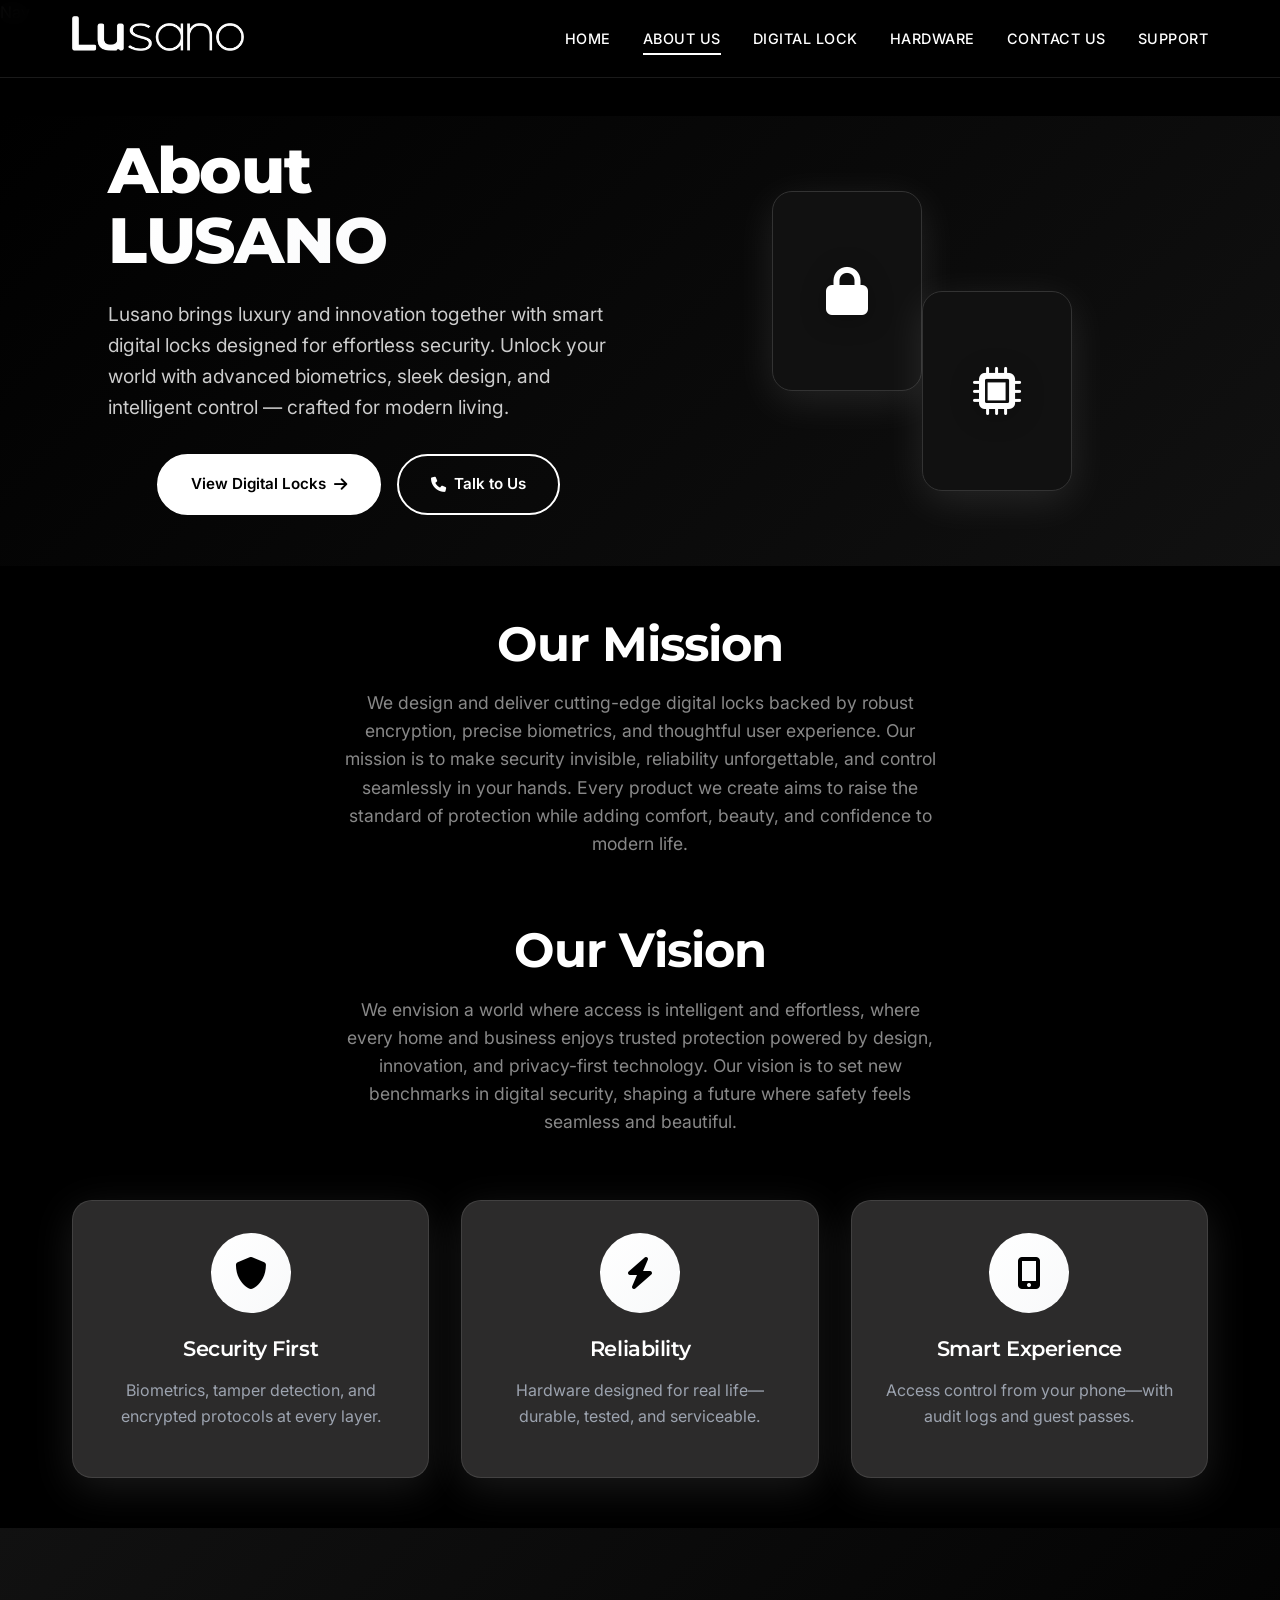
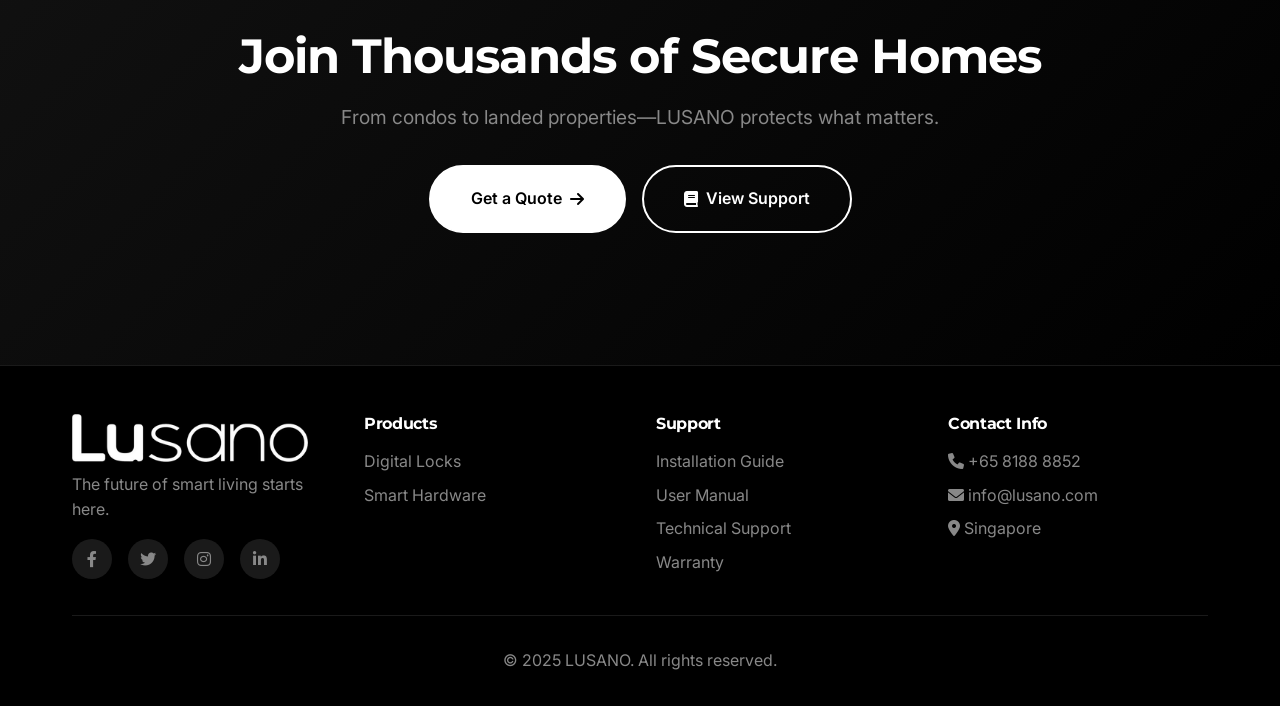
==== commit 57bc204c: "nav logo resige" ====
--- a/about.html
+++ b/about.html
@@ -14,8 +14,10 @@
   <nav class="navbar" id="navbar">
     <div class="nav-container">
       <div class="nav-logo">
-          <img src="assets/image/lusano_logo_white.avif" alt="LUSANO Logo">
-      </div>
+                <img src="assets/image/lusano_logo_white.avif" alt="LUSANO Logo" class="nav-logo-img"
+                    style="height:35px; width:auto;" />
+                <!-- <h2 class="nav-logo-title">LUSANO</h2> -->
+            </div>
 
       <div class="nav-menu" id="nav-menu">
         <a href="index.html" class="nav-link">HOME</a>
--- a/assets/css/styles.css
+++ b/assets/css/styles.css
@@ -2106,7 +2106,7 @@
   display: none;
   flex-direction: column;
   cursor: pointer;
-  gap: 4px;
+  gap: 0px;
 }
 
 .bar {
@@ -2647,4 +2647,39 @@
   .contact-form .form-actions .btn {
     width: 100%;
   }
+}
+
+/* Mobile Navbar Adjustments - Logo and Toggle Button */
+@media (max-width: 768px) {
+  .nav-logo img {
+    height: 28px !important;
+    width: auto;
+  }
+
+  .nav-toggle {
+    gap: 0px;
+  }
+
+  .bar {
+    width: 22px;
+    height: 2px;
+    margin: 3px 0;
+  }
+}
+
+/* Extra Small Mobile Screens */
+@media (max-width: 480px) {
+  .nav-logo img {
+    height: 24px !important;
+  }
+
+  .bar {
+    width: 18px;
+    height: 2px;
+    margin: 3px 0;
+  }
+
+  .nav-toggle {
+    gap: 0px;
+  }
 }
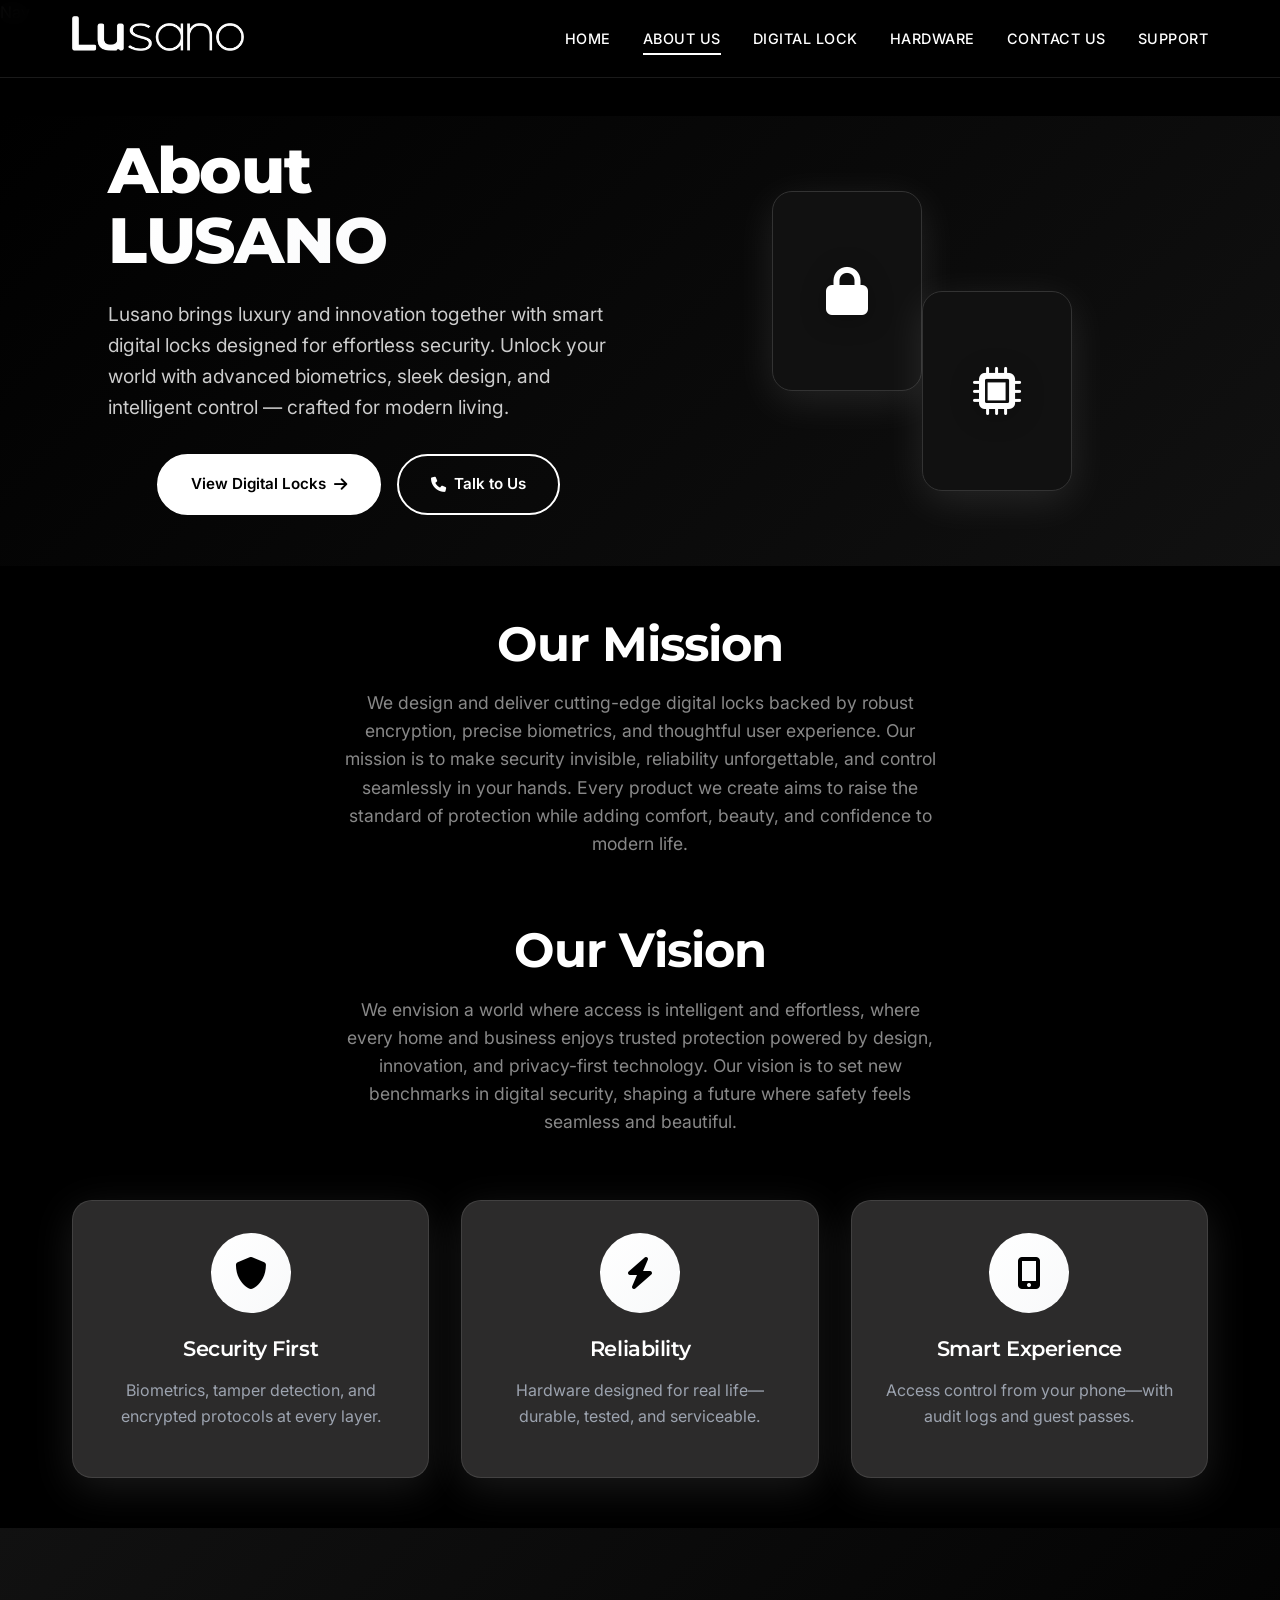
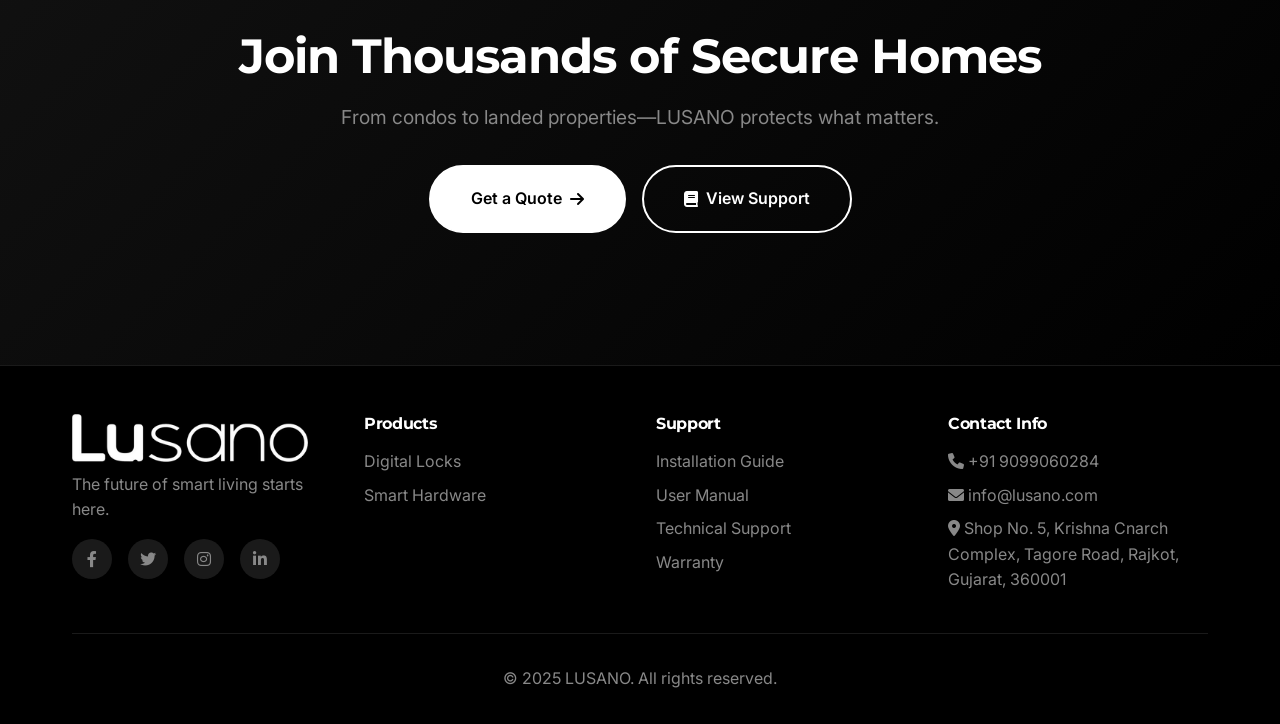
==== commit 8bc8d891: "footer address" ====
--- a/about.html
+++ b/about.html
@@ -136,9 +136,9 @@
         <div class="footer-section">
           <h4>Contact Info</h4>
           <div class="contact-info">
-            <p><i class="fas fa-phone"></i> +65 8188 8852</p>
+            <p><i class="fas fa-phone"></i> +91 9099060284</p>
             <p><i class="fas fa-envelope"></i> info@lusano.com</p>
-            <p><i class="fas fa-map-marker-alt"></i> Singapore</p>
+            <p><i class="fas fa-map-marker-alt"></i>  Shop No. 5, Krishna Cnarch Complex, Tagore Road, Rajkot, Gujarat, 360001</p>
           </div>
         </div>
       </div>
